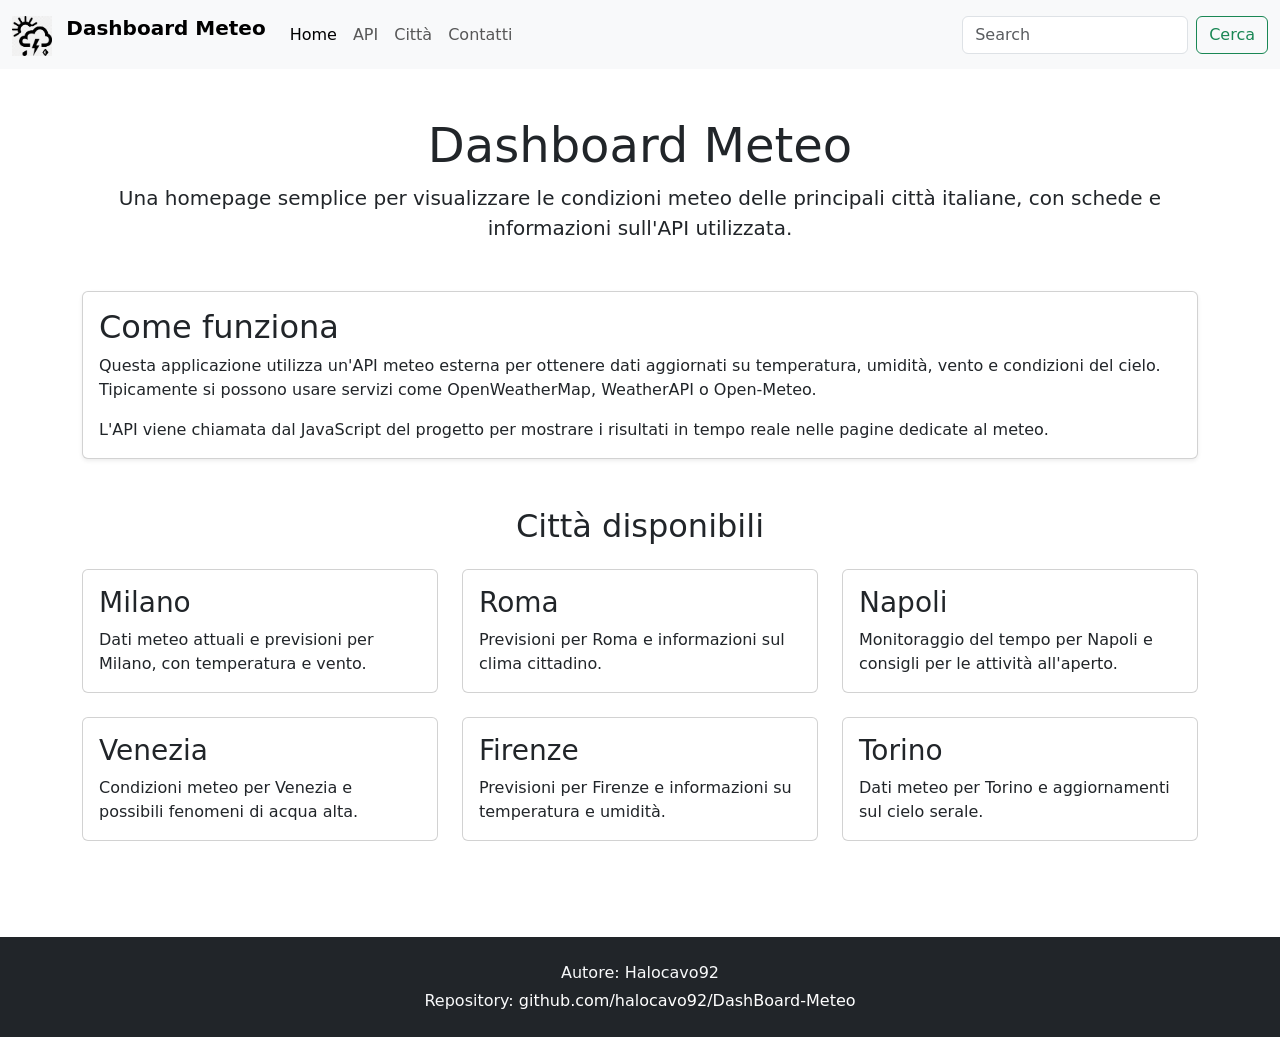
==== index.html @ 7af127e6 "Update API section title for clarity" ====
<!DOCTYPE html>
<html lang="en">
<head>
    <meta charset="UTF-8">
    <meta name="viewport" content="width=device-width, initial-scale=1.0">
    <title>Document</title>
    <link href="https://cdn.jsdelivr.net/npm/bootstrap@5.3.0/dist/css/bootstrap.min.css" rel="stylesheet">
</head>
<body>
    <nav class="navbar navbar-expand-lg bg-body-tertiary">
  <div class="container-fluid">
    <a class="navbar-brand" href="#">
      <img src="assets/immagini/logo.png" alt="Logo" width="40" height="40" class="d-inline-block align-text-top me-2">
      <strong>Dashboard Meteo</strong>
    </a>
    <button class="navbar-toggler" type="button" data-bs-toggle="collapse" data-bs-target="#navbarSupportedContent" aria-controls="navbarSupportedContent" aria-expanded="false" aria-label="Toggle navigation">
      <span class="navbar-toggler-icon"></span>
    </button>
    <div class="collapse navbar-collapse" id="navbarSupportedContent">
      <ul class="navbar-nav me-auto mb-2 mb-lg-0">
        <li class="nav-item">
          <a class="nav-link active" aria-current="page" href="#">Home</a>
        </li>
        <li class="nav-item">
          <a class="nav-link" href="#api">API</a>
        </li>
        <li class="nav-item">
          <a class="nav-link" href="#cities">Città</a>
        </li>
        <li class="nav-item">
          <a class="nav-link" href="#footer">Contatti</a>
        </li>
      </ul>
      <form class="d-flex ms-auto" role="search">
        <input class="form-control me-2" type="search" placeholder="Search" aria-label="Search"/>
        <button class="btn btn-outline-success" type="submit">Cerca</button>
      </form>
    </div>
  </div>
</nav>

<main class="py-5">
  <div class="container">
    <section class="text-center mb-5">
      <h1 class="display-5">Dashboard Meteo</h1>
      <p class="lead">Una homepage semplice per visualizzare le condizioni meteo delle principali città italiane, con schede e informazioni sull'API utilizzata.</p>
    </section>

    <section id="api" class="mb-5">
      <div class="card shadow-sm">
        <div class="card-body">
          <h2 class="card-title">Come funziona</h2>
          <p class="card-text">Questa applicazione utilizza un'API meteo esterna per ottenere dati aggiornati su temperatura, umidità, vento e condizioni del cielo. Tipicamente si possono usare servizi come OpenWeatherMap, WeatherAPI o Open-Meteo.</p>
          <p class="mb-0">L'API viene chiamata dal JavaScript del progetto per mostrare i risultati in tempo reale nelle pagine dedicate al meteo.</p>
        </div>
      </div>
    </section>

    <section id="cities" class="mb-5">
      <h2 class="mb-4 text-center">Città disponibili</h2>
      <div class="row g-4">
        <div class="col-12 col-md-6 col-lg-4">
          <div class="card h-100">
            <div class="card-body">
              <h3 class="card-title">Milano</h3>
              <p class="card-text">Dati meteo attuali e previsioni per Milano, con temperatura e vento.</p>
            </div>
          </div>
        </div>
        <div class="col-12 col-md-6 col-lg-4">
          <div class="card h-100">
            <div class="card-body">
              <h3 class="card-title">Roma</h3>
              <p class="card-text">Previsioni per Roma e informazioni sul clima cittadino.</p>
            </div>
          </div>
        </div>
        <div class="col-12 col-md-6 col-lg-4">
          <div class="card h-100">
            <div class="card-body">
              <h3 class="card-title">Napoli</h3>
              <p class="card-text">Monitoraggio del tempo per Napoli e consigli per le attività all'aperto.</p>
            </div>
          </div>
        </div>
        <div class="col-12 col-md-6 col-lg-4">
          <div class="card h-100">
            <div class="card-body">
              <h3 class="card-title">Venezia</h3>
              <p class="card-text">Condizioni meteo per Venezia e possibili fenomeni di acqua alta.</p>
            </div>
          </div>
        </div>
        <div class="col-12 col-md-6 col-lg-4">
          <div class="card h-100">
            <div class="card-body">
              <h3 class="card-title">Firenze</h3>
              <p class="card-text">Previsioni per Firenze e informazioni su temperatura e umidità.</p>
            </div>
          </div>
        </div>
        <div class="col-12 col-md-6 col-lg-4">
          <div class="card h-100">
            <div class="card-body">
              <h3 class="card-title">Torino</h3>
              <p class="card-text">Dati meteo per Torino e aggiornamenti sul cielo serale.</p>
            </div>
          </div>
        </div>
      </div>
    </section>
  </div>
</main>

<footer id="footer" class="bg-dark text-light py-4">
  <div class="container text-center">
    <p class="mb-1">Autore: Halocavo92</p>
    <p class="mb-0">Repository: <a href="https://github.com/halocavo92/DashBoard-Meteo" class="text-decoration-none text-white">github.com/halocavo92/DashBoard-Meteo</a></p>
  </div>
</footer>
</body>
<script src="https://cdn.jsdelivr.net/npm/bootstrap@5.3.0/dist/js/bootstrap.bundle.min.js"></script>
</html>
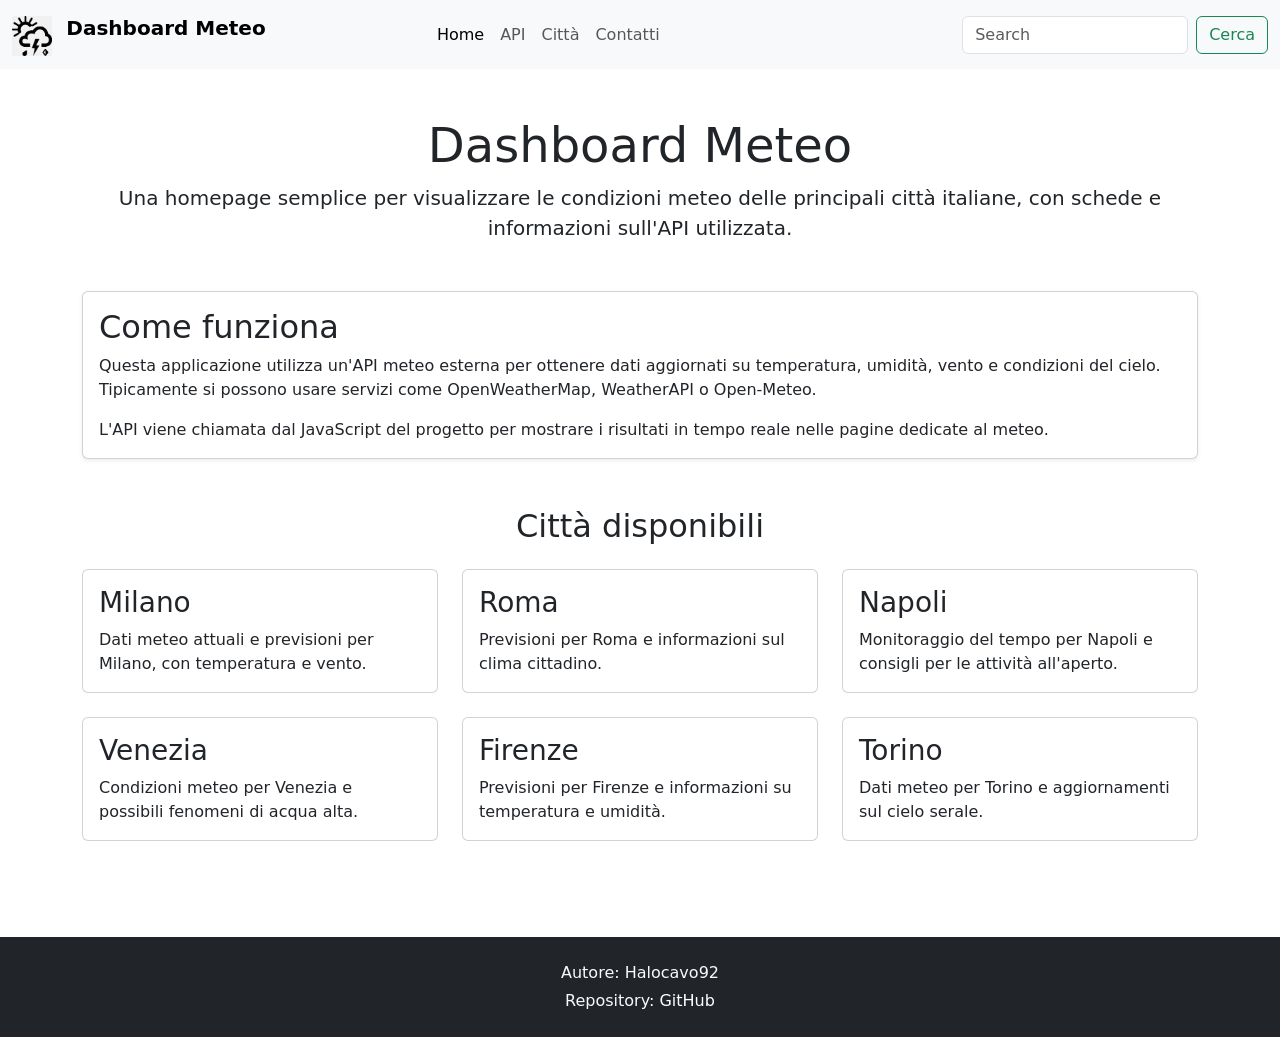
==== commit f0c0b4fb: "Add new HTML files for 'meteo' and 'previsioni' with updated navbar and footer structure" ====
--- a/index.html
+++ b/index.html
@@ -17,9 +17,9 @@
       <span class="navbar-toggler-icon"></span>
     </button>
     <div class="collapse navbar-collapse" id="navbarSupportedContent">
-      <ul class="navbar-nav me-auto mb-2 mb-lg-0">
+      <ul class="navbar-nav mx-auto mb-2 mb-lg-0">
         <li class="nav-item">
-          <a class="nav-link active" aria-current="page" href="#">Home</a>
+          <a class= "nav-link active" aria-current="page" href="#">Home</a>
         </li>
         <li class="nav-item">
           <a class="nav-link" href="#api">API</a>
@@ -61,6 +61,7 @@
       <div class="row g-4">
         <div class="col-12 col-md-6 col-lg-4">
           <div class="card h-100">
+
             <div class="card-body">
               <h3 class="card-title">Milano</h3>
               <p class="card-text">Dati meteo attuali e previsioni per Milano, con temperatura e vento.</p>
@@ -115,7 +116,7 @@
 <footer id="footer" class="bg-dark text-light py-4">
   <div class="container text-center">
     <p class="mb-1">Autore: Halocavo92</p>
-    <p class="mb-0">Repository: <a href="https://github.com/halocavo92/DashBoard-Meteo" class="text-decoration-none text-white">github.com/halocavo92/DashBoard-Meteo</a></p>
+    <p class="mb-0">Repository: <a href="https://github.com/halocavo92/DashBoard-Meteo" class="text-decoration-none text-white">GitHub</a></p>
   </div>
 </footer>
 </body>
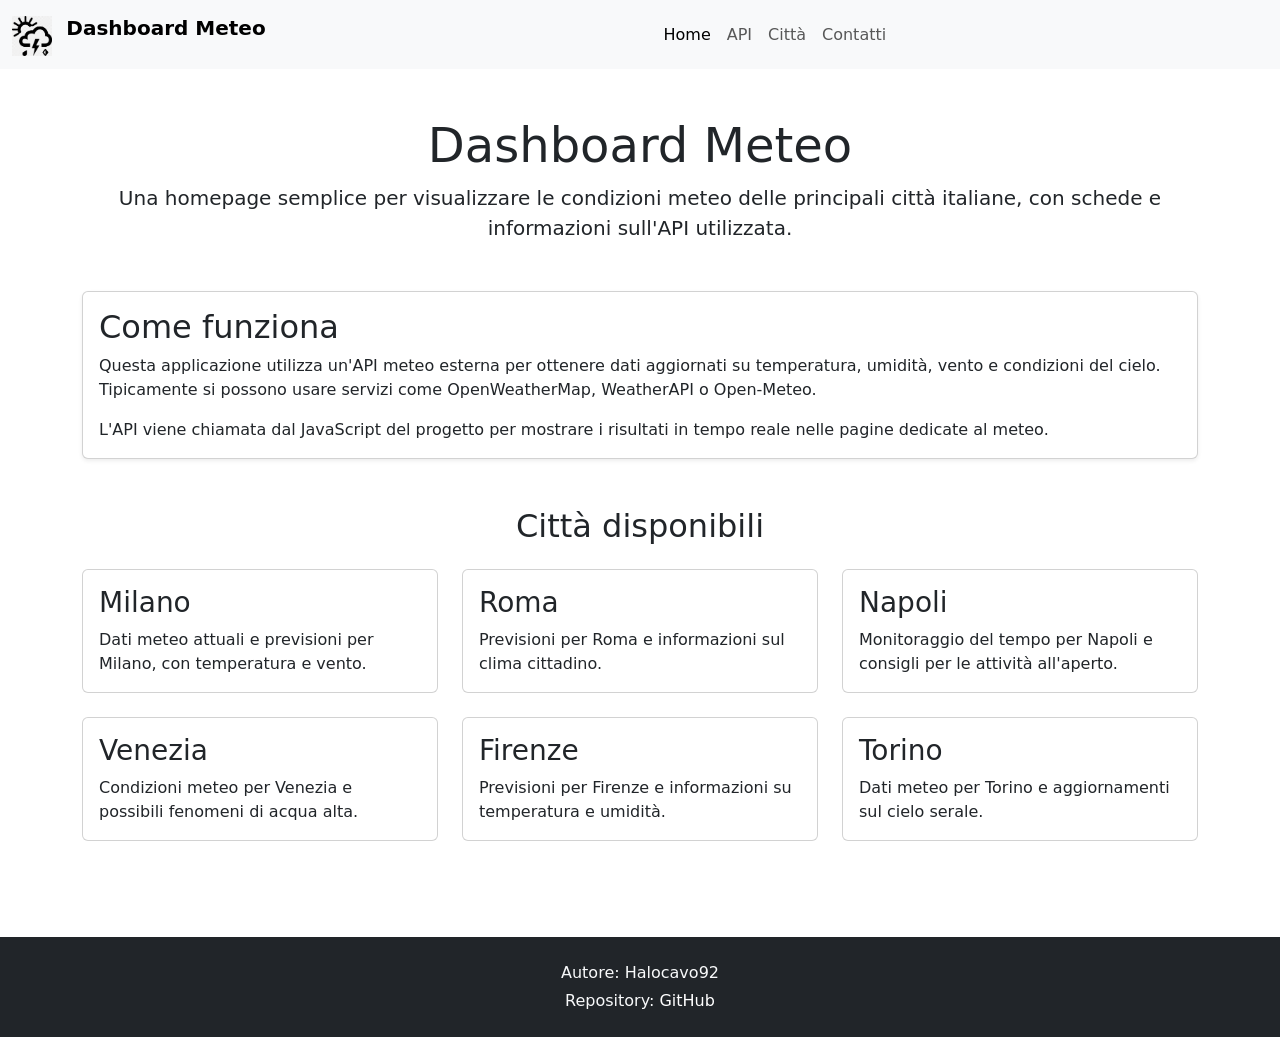
==== commit 68541abb: "Remove search form from navbar in index, meteo, and previsioni pages for cleaner layout" ====
--- a/index.html
+++ b/index.html
@@ -31,10 +31,7 @@
           <a class="nav-link" href="#footer">Contatti</a>
         </li>
       </ul>
-      <form class="d-flex ms-auto" role="search">
-        <input class="form-control me-2" type="search" placeholder="Search" aria-label="Search"/>
-        <button class="btn btn-outline-success" type="submit">Cerca</button>
-      </form>
+      
     </div>
   </div>
 </nav>
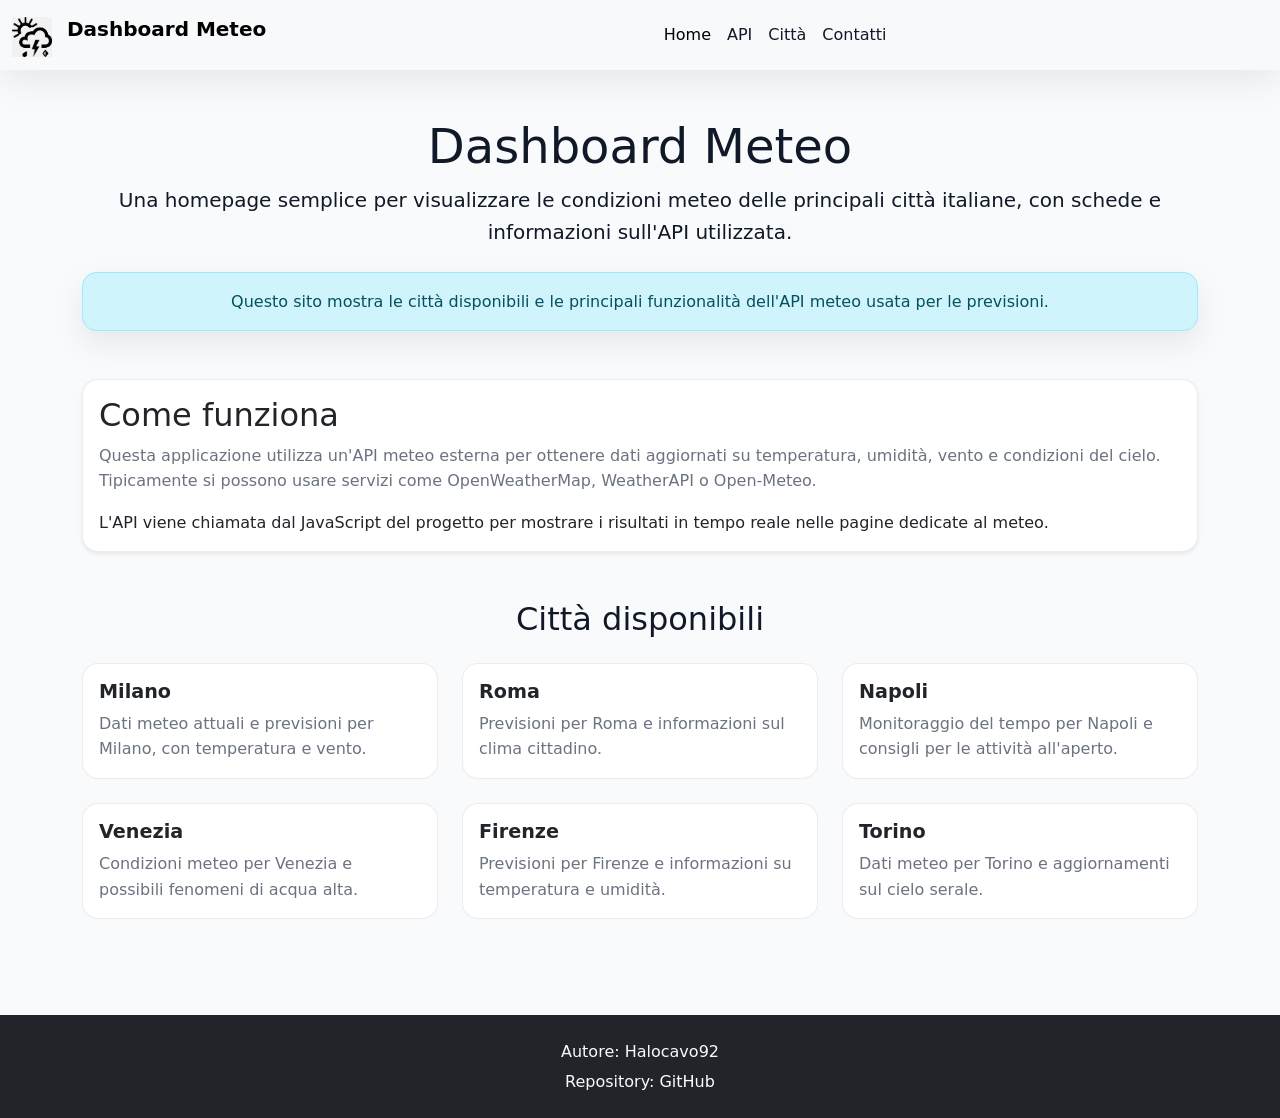
==== commit 2a369b94: "Add alert messages and weather forecast table to index and previsioni pages" ====
--- a/index.html
+++ b/index.html
@@ -5,6 +5,7 @@
     <meta name="viewport" content="width=device-width, initial-scale=1.0">
     <title>Document</title>
     <link href="https://cdn.jsdelivr.net/npm/bootstrap@5.3.0/dist/css/bootstrap.min.css" rel="stylesheet">
+    <link rel="stylesheet" href="style.css">
 </head>
 <body>
     <nav class="navbar navbar-expand-lg bg-body-tertiary">
@@ -41,6 +42,9 @@
     <section class="text-center mb-5">
       <h1 class="display-5">Dashboard Meteo</h1>
       <p class="lead">Una homepage semplice per visualizzare le condizioni meteo delle principali città italiane, con schede e informazioni sull'API utilizzata.</p>
+      <div class="alert alert-info mt-4" role="alert">
+        Questo sito mostra le città disponibili e le principali funzionalità dell'API meteo usata per le previsioni.
+      </div>
     </section>
 
     <section id="api" class="mb-5">
--- a/style.css
+++ b/style.css
@@ -0,0 +1,127 @@
+:root {
+  --bg: #f8fafc;
+  --text: #111827;
+  --muted: #6b7280;
+  --primary: #0d6efd;
+  --card-bg: #ffffff;
+  --footer-bg: #111827;
+  --footer-text: #f8fafc;
+}
+
+* {
+  box-sizing: border-box;
+}
+
+body {
+  margin: 0;
+  font-family: Inter, system-ui, sans-serif;
+  background: var(--bg);
+  color: var(--text);
+  line-height: 1.6;
+}
+
+.navbar {
+  background: rgba(255, 255, 255, 0.92);
+  box-shadow: 0 10px 35px rgba(15, 23, 42, 0.08);
+  backdrop-filter: blur(10px);
+}
+
+.navbar-brand {
+  font-weight: 700;
+}
+
+.nav-link {
+  color: var(--text);
+  transition: color 0.2s ease;
+}
+
+.nav-link:hover,
+.nav-link.active {
+  color: var(--primary);
+}
+.hero,
+main.container {
+  padding: 4rem 0;
+}
+
+.hero .display-5,
+main.container .display-5 {
+  font-weight: 700;
+  letter-spacing: -0.03em;
+}
+
+.hero .lead,
+main.container .lead {
+  max-width: 720px;
+  margin: 0.75rem auto 0;
+  color: var(--muted);
+}
+
+.card {
+  background: var(--card-bg);
+  border: 1px solid rgba(15, 23, 42, 0.08);
+  border-radius: 1rem;
+  transition: transform 0.3s ease, box-shadow 0.3s ease;
+}
+
+.card:hover {
+  transform: translateY(-4px);
+  box-shadow: 0 22px 45px rgba(15, 23, 42, 0.1);
+}
+
+.card-body h3 {
+  font-size: 1.2rem;
+  font-weight: 700;
+}
+
+.card-text {
+  color: var(--muted);
+}
+
+.alert {
+  border-radius: 0.9rem;
+  box-shadow: 0 12px 30px rgba(15, 23, 42, 0.08);
+}
+.table {
+  background: #fff;
+  border-radius: 1rem;
+  overflow: hidden;
+}
+
+.table thead {
+  background: #eef2ff;
+}
+
+.table th,
+.table td {
+  vertical-align: middle;
+}
+
+footer {
+  background: var(--footer-bg);
+  color: var(--footer-text);
+}
+
+footer a {
+  color: var(--footer-text);
+  text-decoration: underline;
+}
+
+footer a:hover {
+  color: #a5b4fc;
+}
+
+@media (max-width: 768px) {
+  .navbar-brand {
+    font-size: 1rem;
+  }
+
+  .hero,
+  main.container {
+    padding: 3rem 1rem;
+  }
+
+  .card {
+    min-height: auto;
+  }
+}
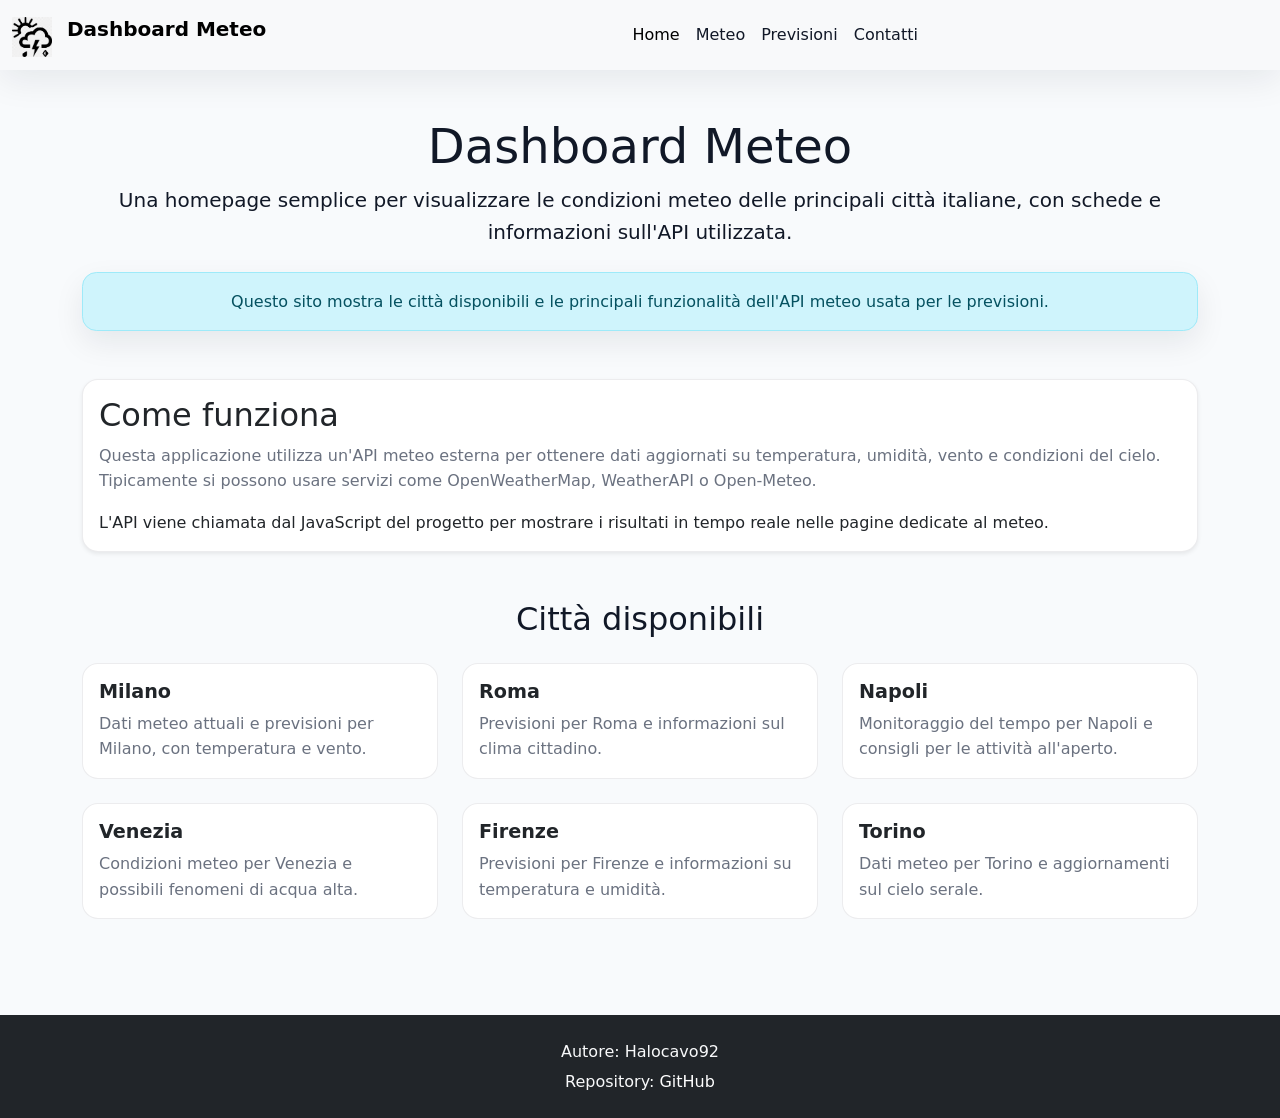
==== commit 63bf017f: "Update navigation links in index, meteo, and previsioni pages for consistency" ====
--- a/index.html
+++ b/index.html
@@ -3,14 +3,14 @@
 <head>
     <meta charset="UTF-8">
     <meta name="viewport" content="width=device-width, initial-scale=1.0">
-    <title>Document</title>
+    <title>Dashboard Meteo</title>
     <link href="https://cdn.jsdelivr.net/npm/bootstrap@5.3.0/dist/css/bootstrap.min.css" rel="stylesheet">
     <link rel="stylesheet" href="style.css">
 </head>
 <body>
     <nav class="navbar navbar-expand-lg bg-body-tertiary">
   <div class="container-fluid">
-    <a class="navbar-brand" href="#">
+    <a class="navbar-brand" href="index.html">
       <img src="assets/immagini/logo.png" alt="Logo" width="40" height="40" class="d-inline-block align-text-top me-2">
       <strong>Dashboard Meteo</strong>
     </a>
@@ -20,13 +20,13 @@
     <div class="collapse navbar-collapse" id="navbarSupportedContent">
       <ul class="navbar-nav mx-auto mb-2 mb-lg-0">
         <li class="nav-item">
-          <a class= "nav-link active" aria-current="page" href="#">Home</a>
+          <a class="nav-link active" aria-current="page" href="index.html">Home</a>
         </li>
         <li class="nav-item">
-          <a class="nav-link" href="#api">API</a>
+          <a class="nav-link" href="meteo.html">Meteo</a>
         </li>
         <li class="nav-item">
-          <a class="nav-link" href="#cities">Città</a>
+          <a class="nav-link" href="previsioni.html">Previsioni</a>
         </li>
         <li class="nav-item">
           <a class="nav-link" href="#footer">Contatti</a>
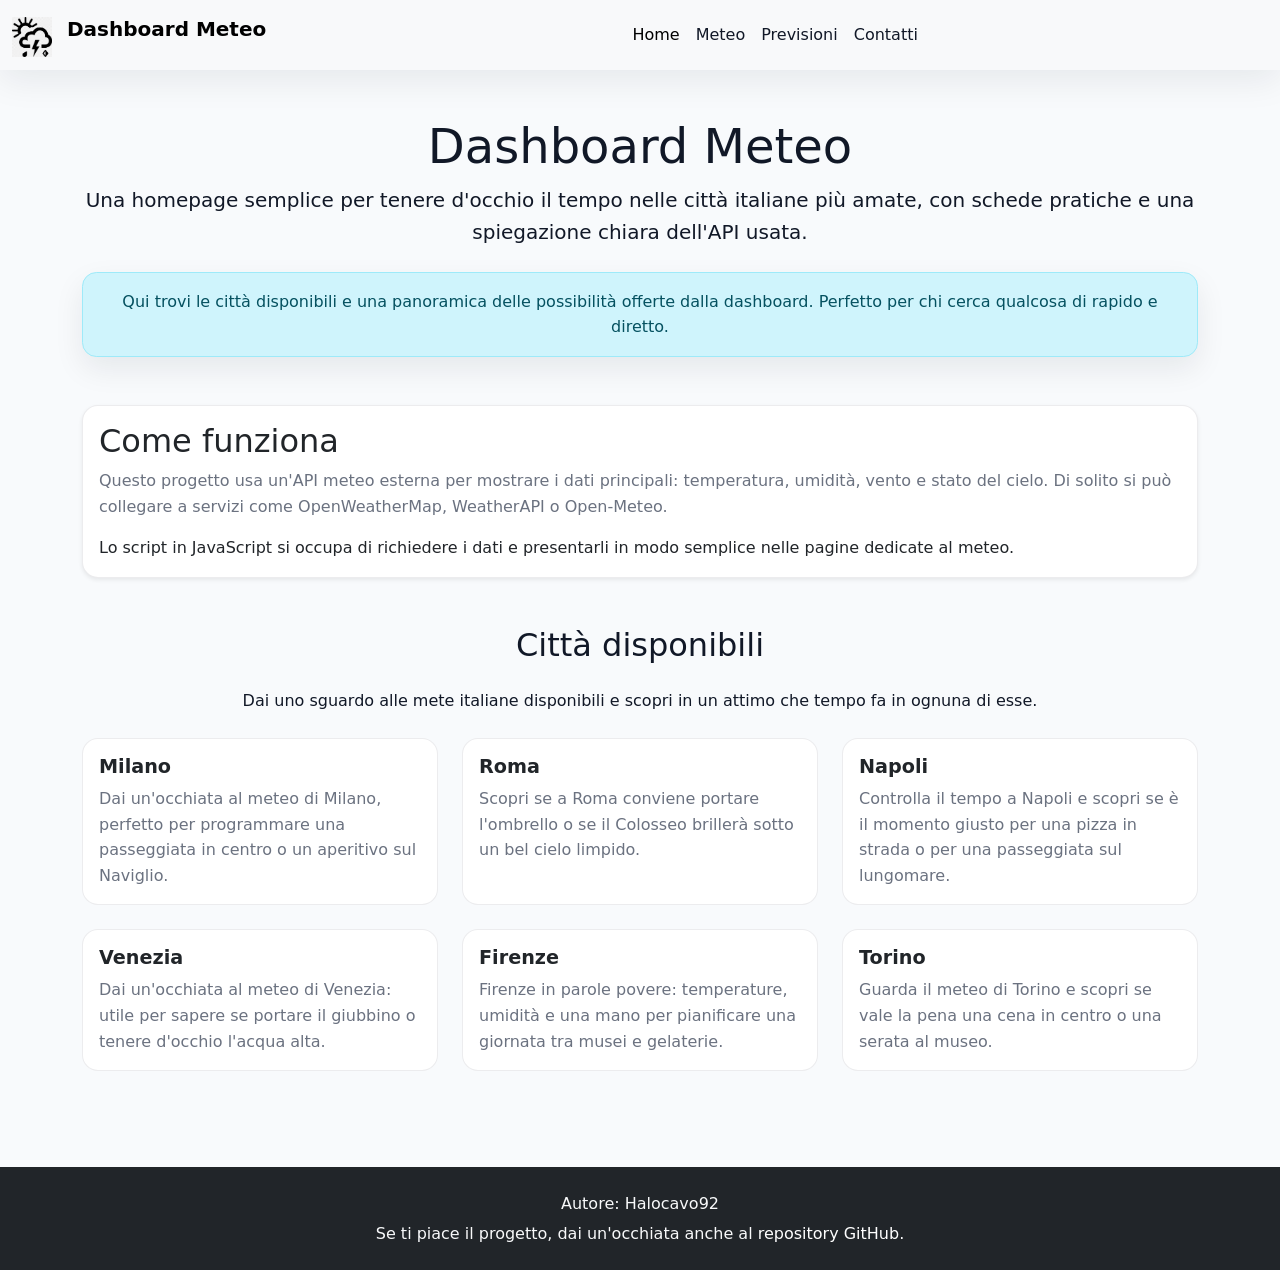
==== commit ee339f62: "Refine language and descriptions in documentation and HTML files for clarity and engagement" ====
--- a/index.html
+++ b/index.html
@@ -1,5 +1,5 @@
 <!DOCTYPE html>
-<html lang="en">
+<html lang="it">
 <head>
     <meta charset="UTF-8">
     <meta name="viewport" content="width=device-width, initial-scale=1.0">
@@ -41,9 +41,9 @@
   <div class="container">
     <section class="text-center mb-5">
       <h1 class="display-5">Dashboard Meteo</h1>
-      <p class="lead">Una homepage semplice per visualizzare le condizioni meteo delle principali città italiane, con schede e informazioni sull'API utilizzata.</p>
+      <p class="lead">Una homepage semplice per tenere d'occhio il tempo nelle città italiane più amate, con schede pratiche e una spiegazione chiara dell'API usata.</p>
       <div class="alert alert-info mt-4" role="alert">
-        Questo sito mostra le città disponibili e le principali funzionalità dell'API meteo usata per le previsioni.
+        Qui trovi le città disponibili e una panoramica delle possibilità offerte dalla dashboard. Perfetto per chi cerca qualcosa di rapido e diretto.
       </div>
     </section>
 
@@ -51,21 +51,22 @@
       <div class="card shadow-sm">
         <div class="card-body">
           <h2 class="card-title">Come funziona</h2>
-          <p class="card-text">Questa applicazione utilizza un'API meteo esterna per ottenere dati aggiornati su temperatura, umidità, vento e condizioni del cielo. Tipicamente si possono usare servizi come OpenWeatherMap, WeatherAPI o Open-Meteo.</p>
-          <p class="mb-0">L'API viene chiamata dal JavaScript del progetto per mostrare i risultati in tempo reale nelle pagine dedicate al meteo.</p>
+          <p class="card-text">Questo progetto usa un'API meteo esterna per mostrare i dati principali: temperatura, umidità, vento e stato del cielo. Di solito si può collegare a servizi come OpenWeatherMap, WeatherAPI o Open-Meteo.</p>
+          <p class="mb-0">Lo script in JavaScript si occupa di richiedere i dati e presentarli in modo semplice nelle pagine dedicate al meteo.</p>
         </div>
       </div>
     </section>
 
     <section id="cities" class="mb-5">
       <h2 class="mb-4 text-center">Città disponibili</h2>
+      <p class="text-center mb-4">Dai uno sguardo alle mete italiane disponibili e scopri in un attimo che tempo fa in ognuna di esse.</p>
       <div class="row g-4">
         <div class="col-12 col-md-6 col-lg-4">
           <div class="card h-100">
 
             <div class="card-body">
               <h3 class="card-title">Milano</h3>
-              <p class="card-text">Dati meteo attuali e previsioni per Milano, con temperatura e vento.</p>
+              <p class="card-text">Dai un'occhiata al meteo di Milano, perfetto per programmare una passeggiata in centro o un aperitivo sul Naviglio.</p>
             </div>
           </div>
         </div>
@@ -73,7 +74,7 @@
           <div class="card h-100">
             <div class="card-body">
               <h3 class="card-title">Roma</h3>
-              <p class="card-text">Previsioni per Roma e informazioni sul clima cittadino.</p>
+              <p class="card-text">Scopri se a Roma conviene portare l'ombrello o se il Colosseo brillerà sotto un bel cielo limpido.</p>
             </div>
           </div>
         </div>
@@ -81,7 +82,7 @@
           <div class="card h-100">
             <div class="card-body">
               <h3 class="card-title">Napoli</h3>
-              <p class="card-text">Monitoraggio del tempo per Napoli e consigli per le attività all'aperto.</p>
+              <p class="card-text">Controlla il tempo a Napoli e scopri se è il momento giusto per una pizza in strada o per una passeggiata sul lungomare.</p>
             </div>
           </div>
         </div>
@@ -89,7 +90,7 @@
           <div class="card h-100">
             <div class="card-body">
               <h3 class="card-title">Venezia</h3>
-              <p class="card-text">Condizioni meteo per Venezia e possibili fenomeni di acqua alta.</p>
+              <p class="card-text">Dai un'occhiata al meteo di Venezia: utile per sapere se portare il giubbino o tenere d'occhio l'acqua alta.</p>
             </div>
           </div>
         </div>
@@ -97,7 +98,7 @@
           <div class="card h-100">
             <div class="card-body">
               <h3 class="card-title">Firenze</h3>
-              <p class="card-text">Previsioni per Firenze e informazioni su temperatura e umidità.</p>
+              <p class="card-text">Firenze in parole povere: temperature, umidità e una mano per pianificare una giornata tra musei e gelaterie.</p>
             </div>
           </div>
         </div>
@@ -105,7 +106,7 @@
           <div class="card h-100">
             <div class="card-body">
               <h3 class="card-title">Torino</h3>
-              <p class="card-text">Dati meteo per Torino e aggiornamenti sul cielo serale.</p>
+              <p class="card-text">Guarda il meteo di Torino e scopri se vale la pena una cena in centro o una serata al museo.</p>
             </div>
           </div>
         </div>
@@ -117,7 +118,7 @@
 <footer id="footer" class="bg-dark text-light py-4">
   <div class="container text-center">
     <p class="mb-1">Autore: Halocavo92</p>
-    <p class="mb-0">Repository: <a href="https://github.com/halocavo92/DashBoard-Meteo" class="text-decoration-none text-white">GitHub</a></p>
+    <p class="mb-0">Se ti piace il progetto, dai un'occhiata anche al <a href="https://github.com/halocavo92/DashBoard-Meteo" class="text-decoration-none text-white">repository GitHub</a>.</p>
   </div>
 </footer>
 </body>
